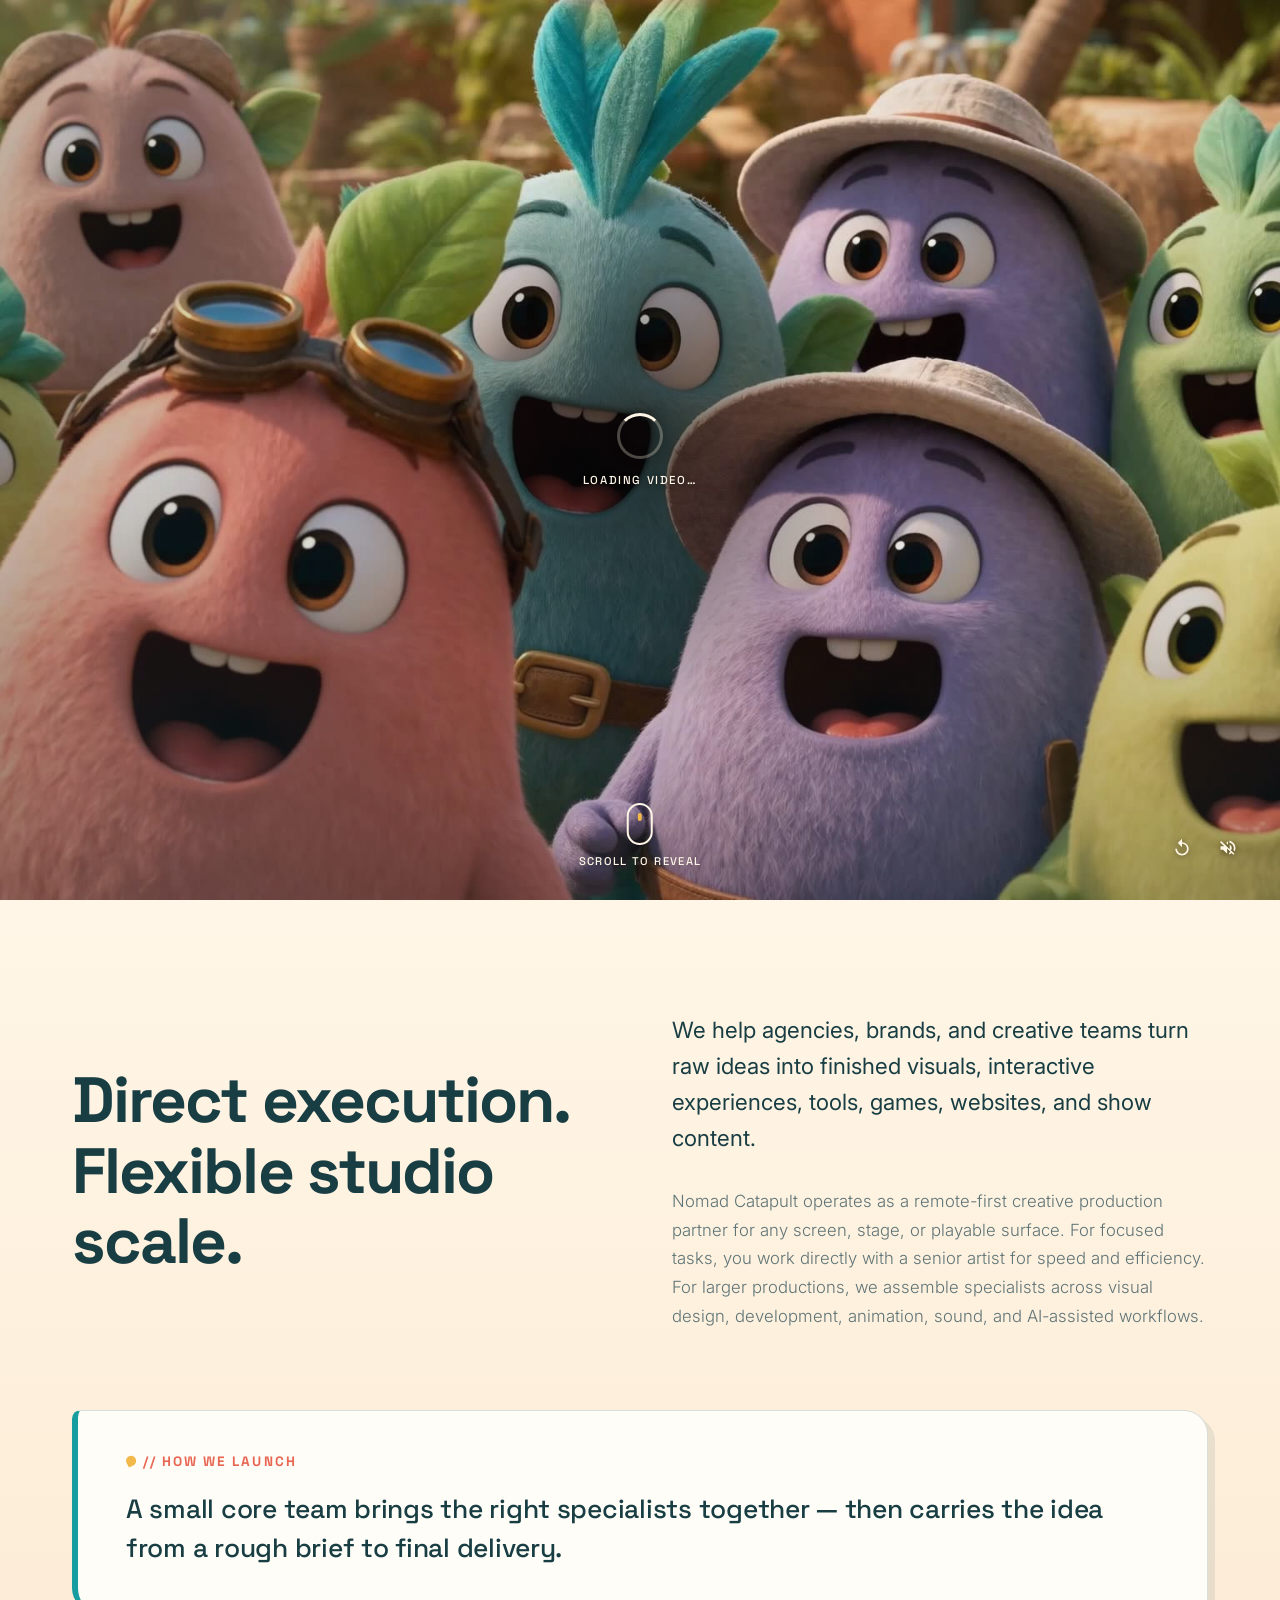
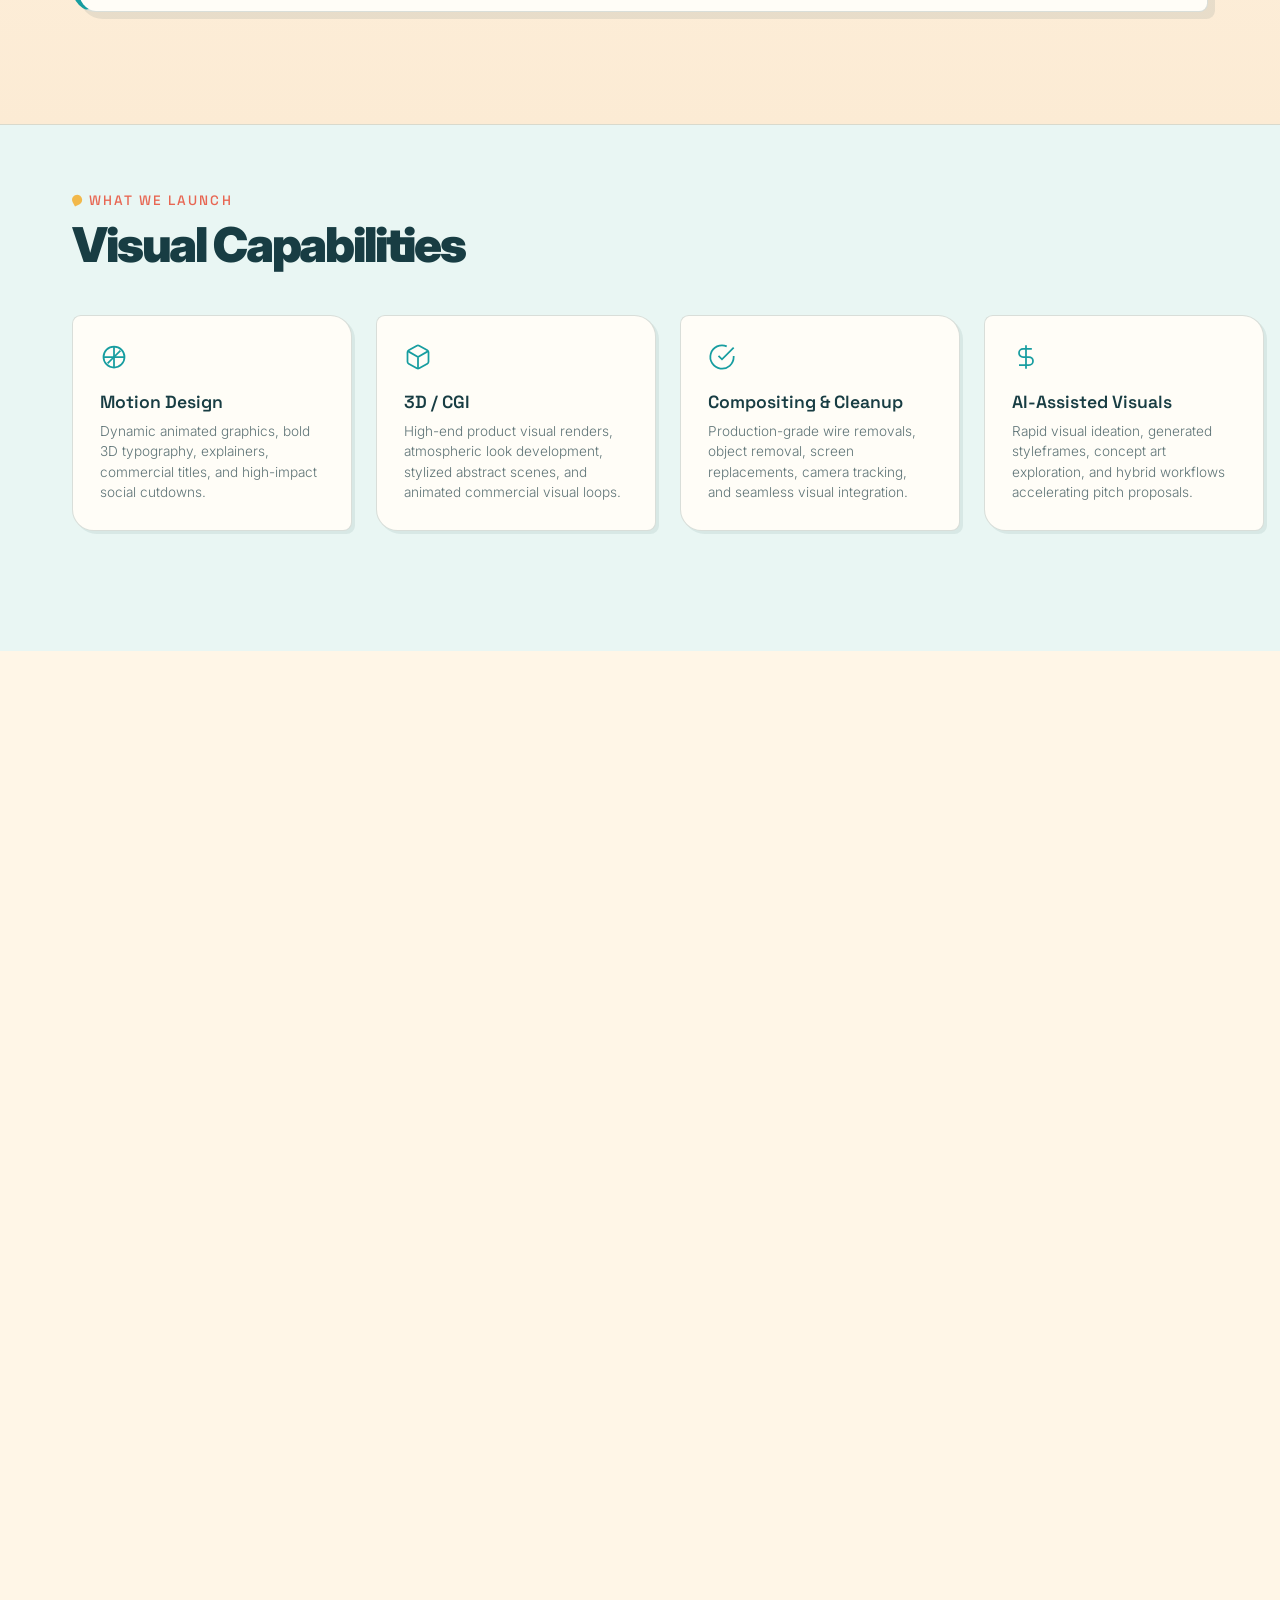
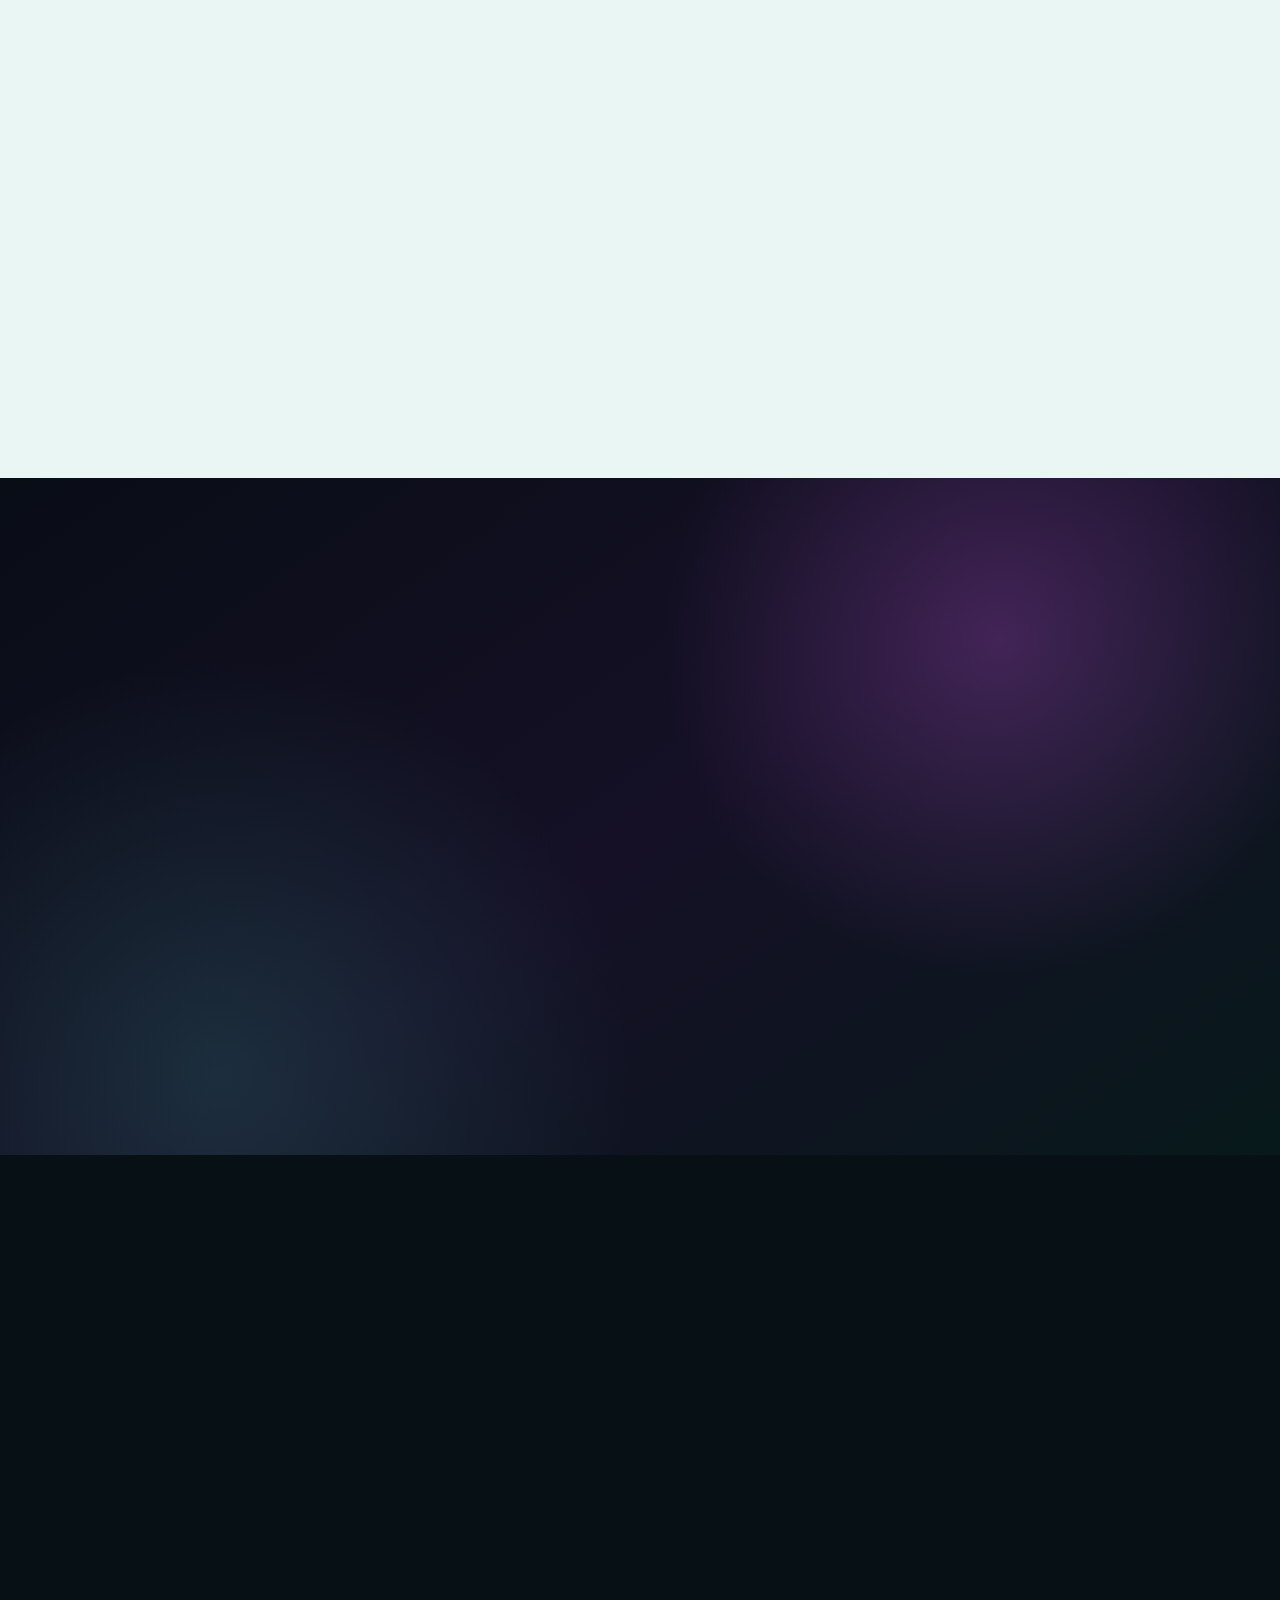
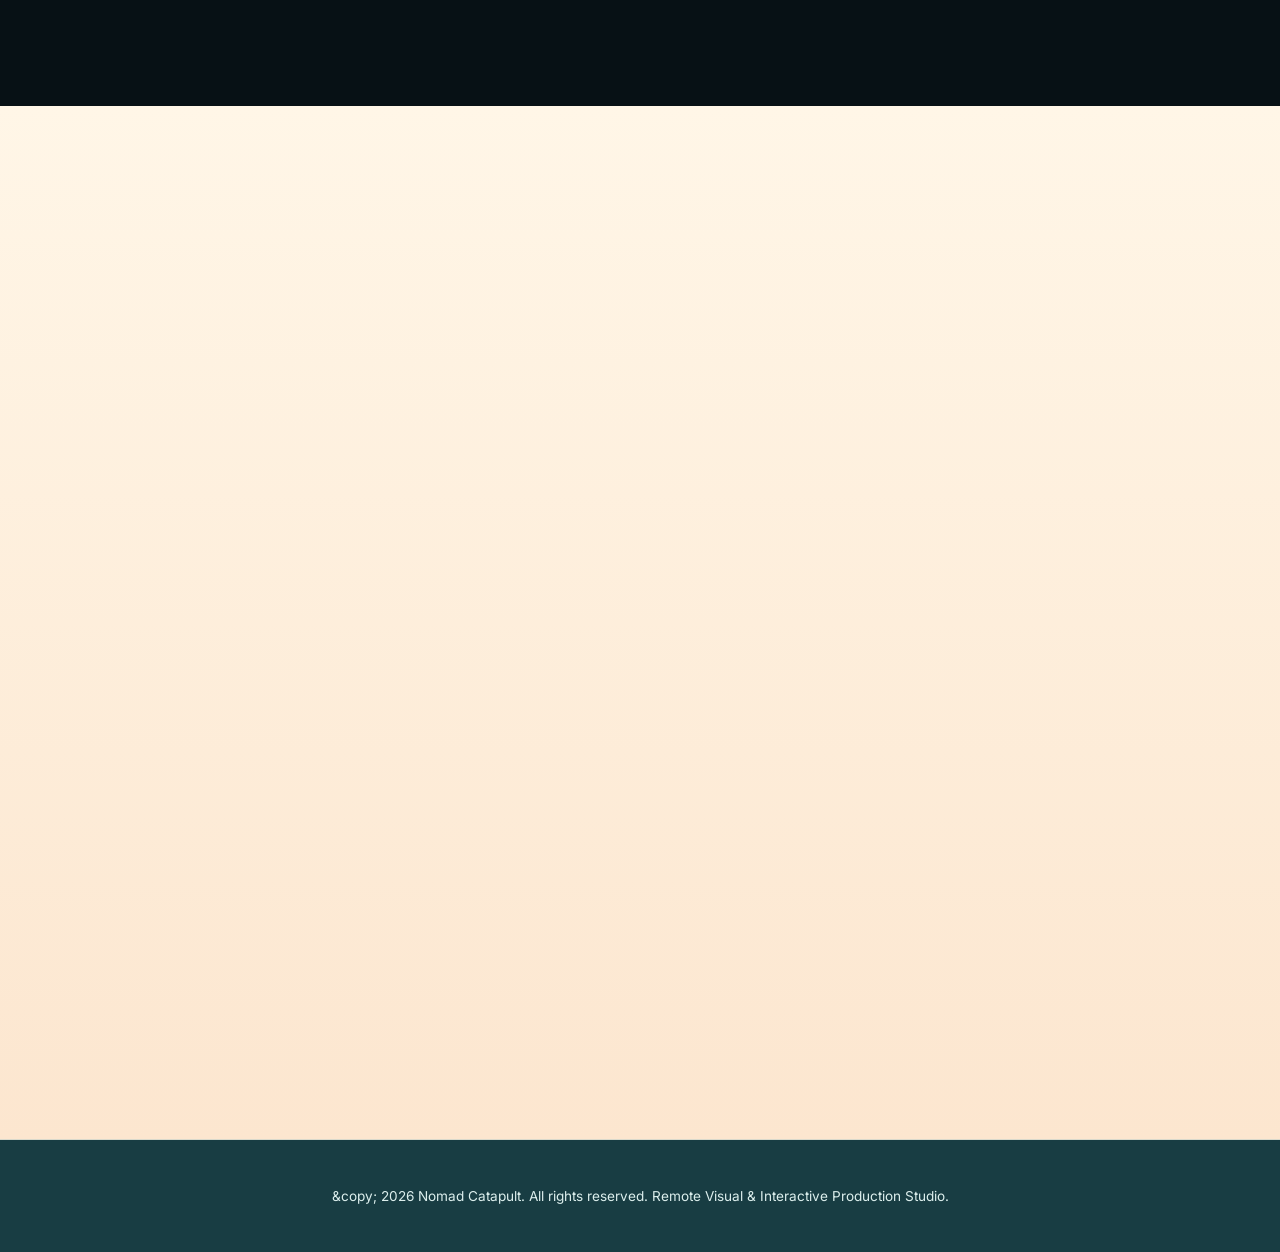
==== en/index.html @ daf03aa2 "add fr" ====
<!DOCTYPE html>
<html lang="en">
<head>
  <meta charset="UTF-8">
  <meta name="viewport" content="width=device-width, initial-scale=1.0">
  <title>Nomad Catapult — Visual & Interactive Production Studio</title>
  <!-- Short share link: /en/ opens the one-page site already switched to this language. -->
  <meta name="robots" content="noindex, follow">
  <link rel="canonical" href="https://nomadcatapult.github.io/?lang=en">
  <meta http-equiv="refresh" content="0; url=../?lang=en">
  <script>
    // Carry the section anchor across, so /en/#contact still lands on contact.
    window.location.replace('../?lang=en' + window.location.hash);
  </script>
</head>
<body>
  <p>Redirecting to Nomad Catapult… <a href="../?lang=en">nomadcatapult.github.io</a></p>
</body>
</html>
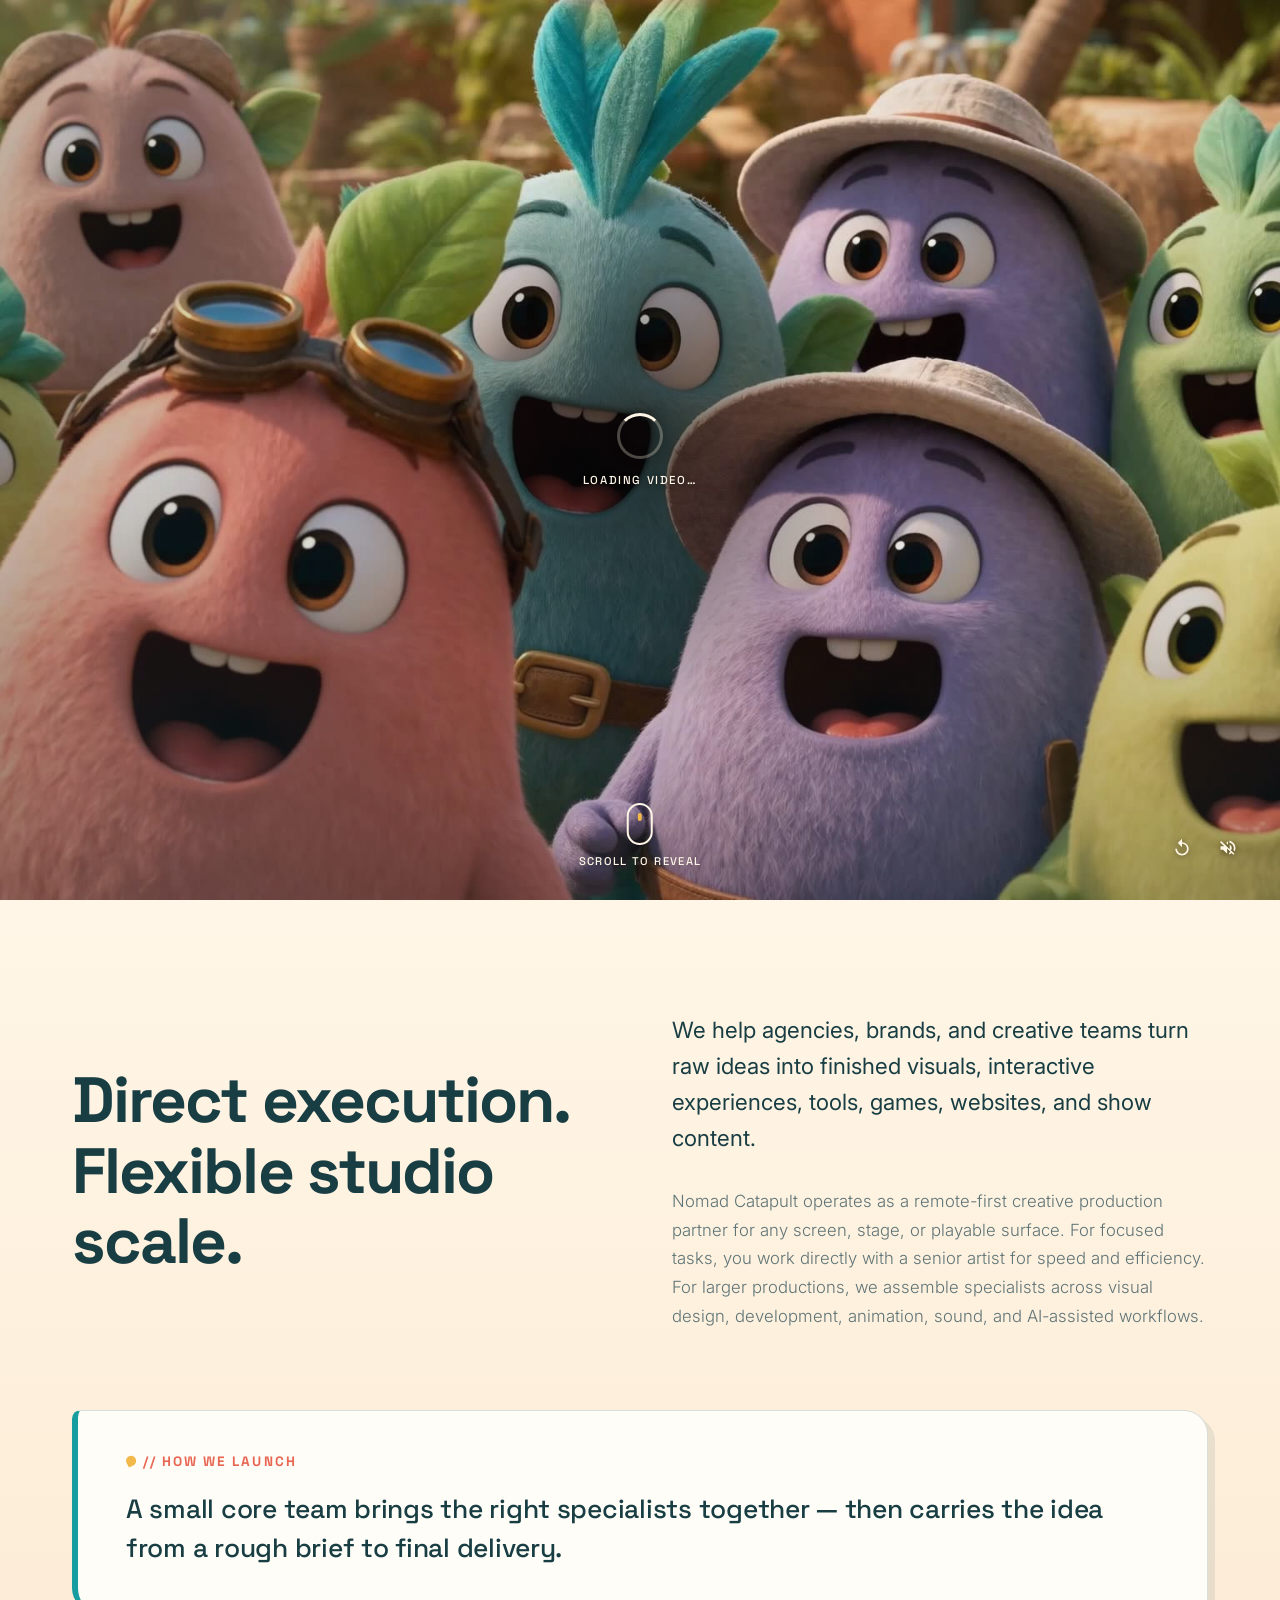
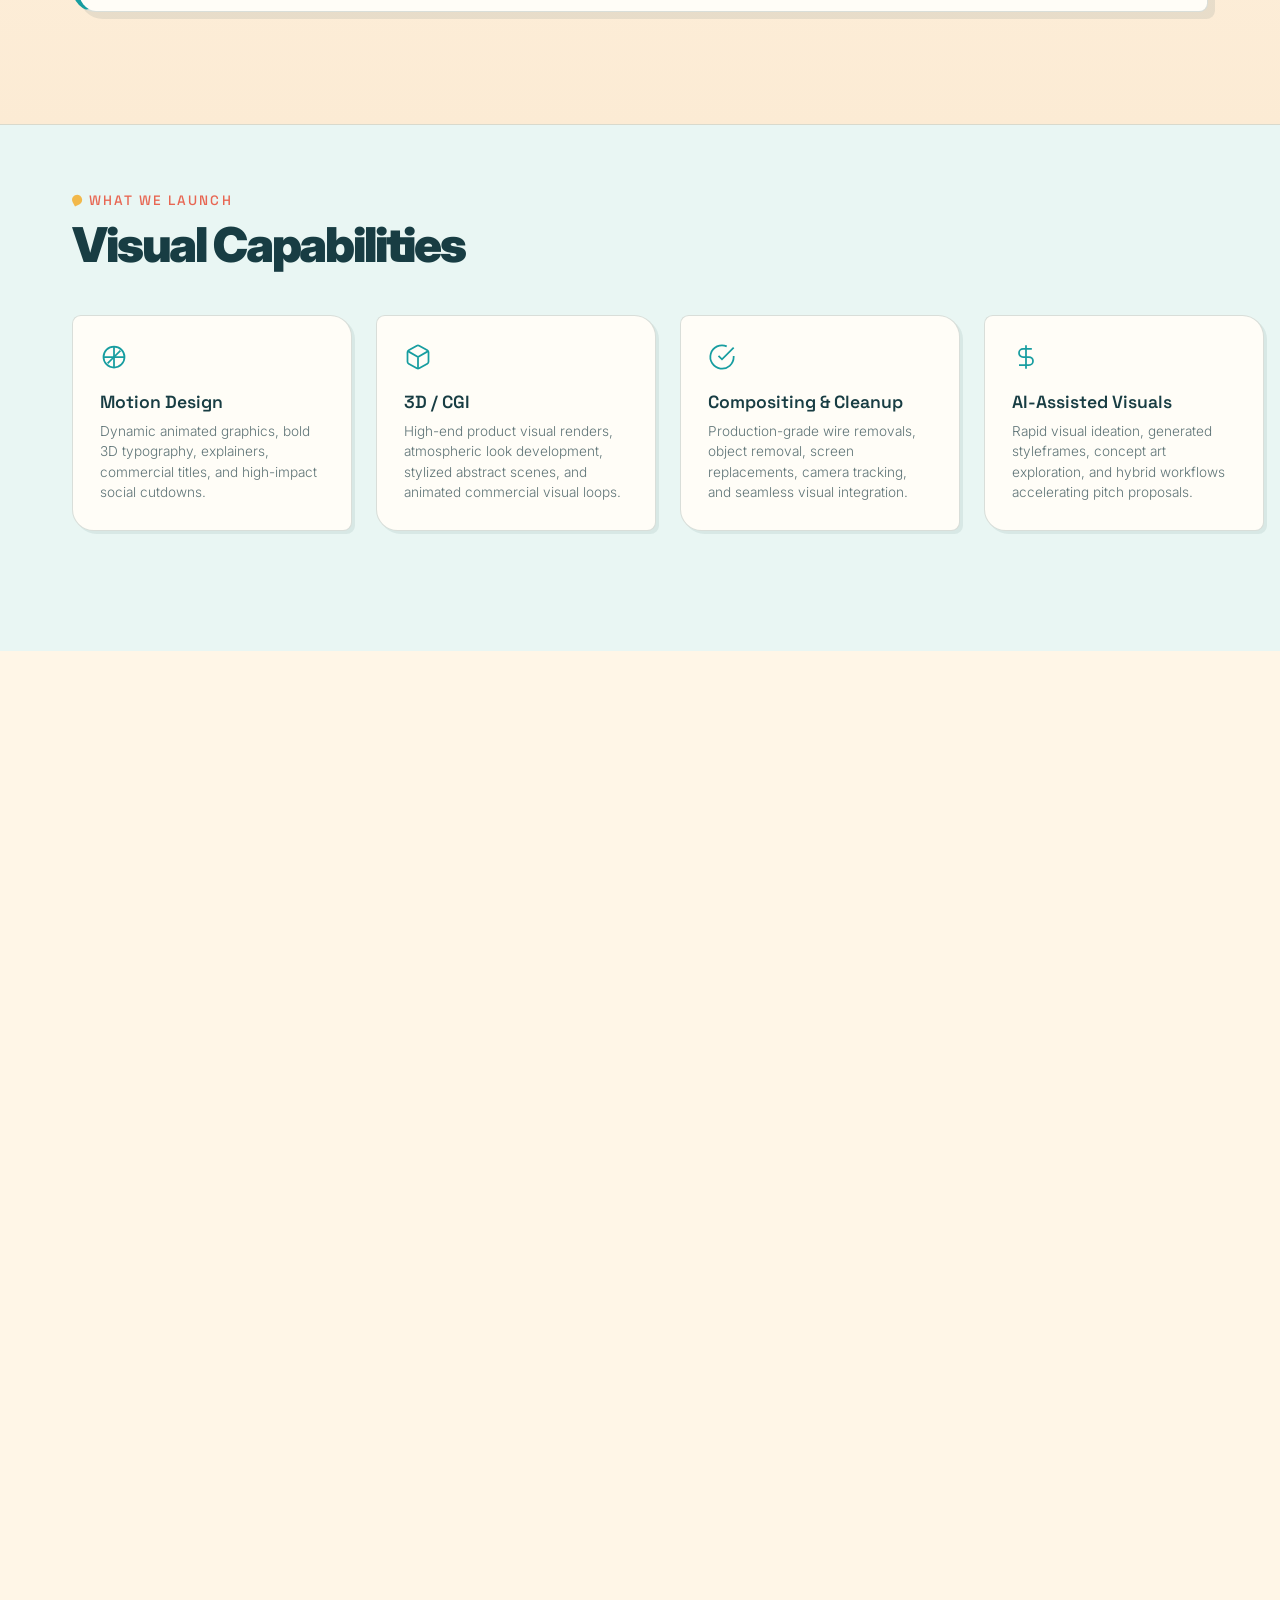
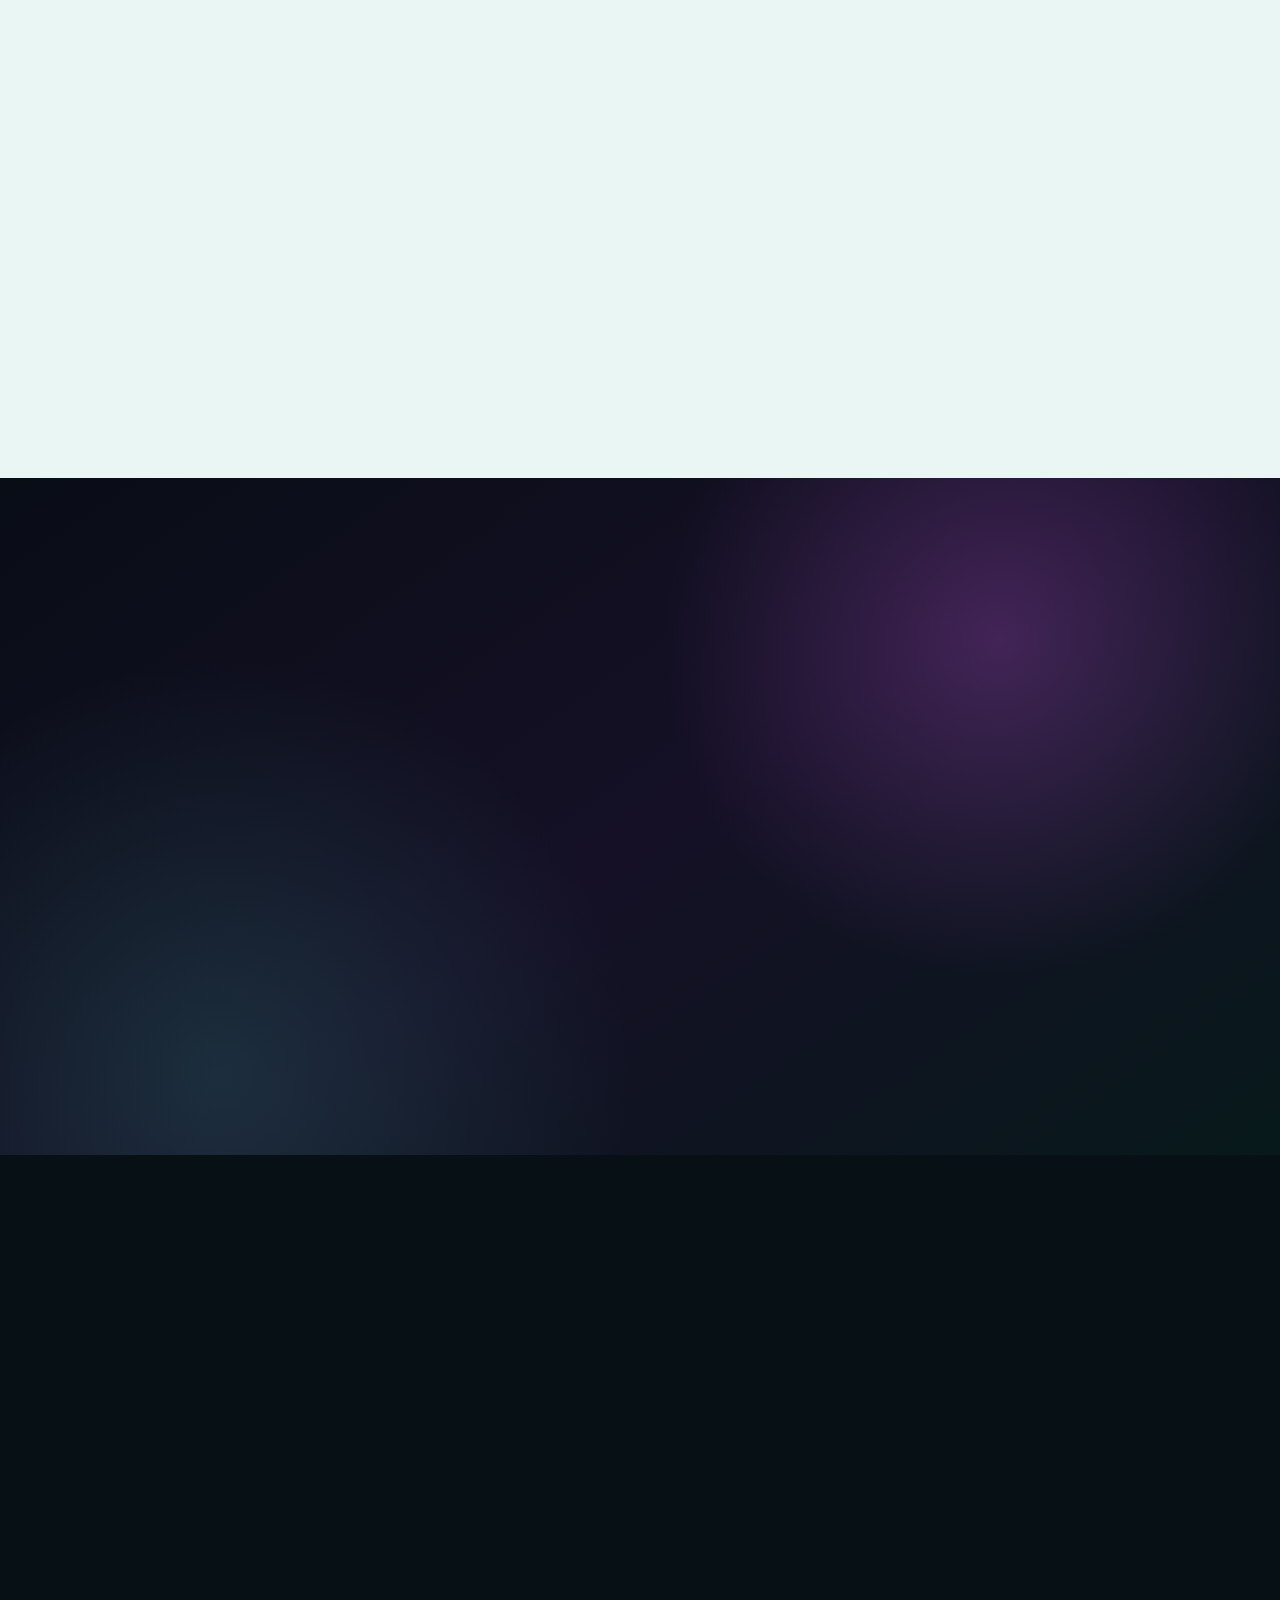
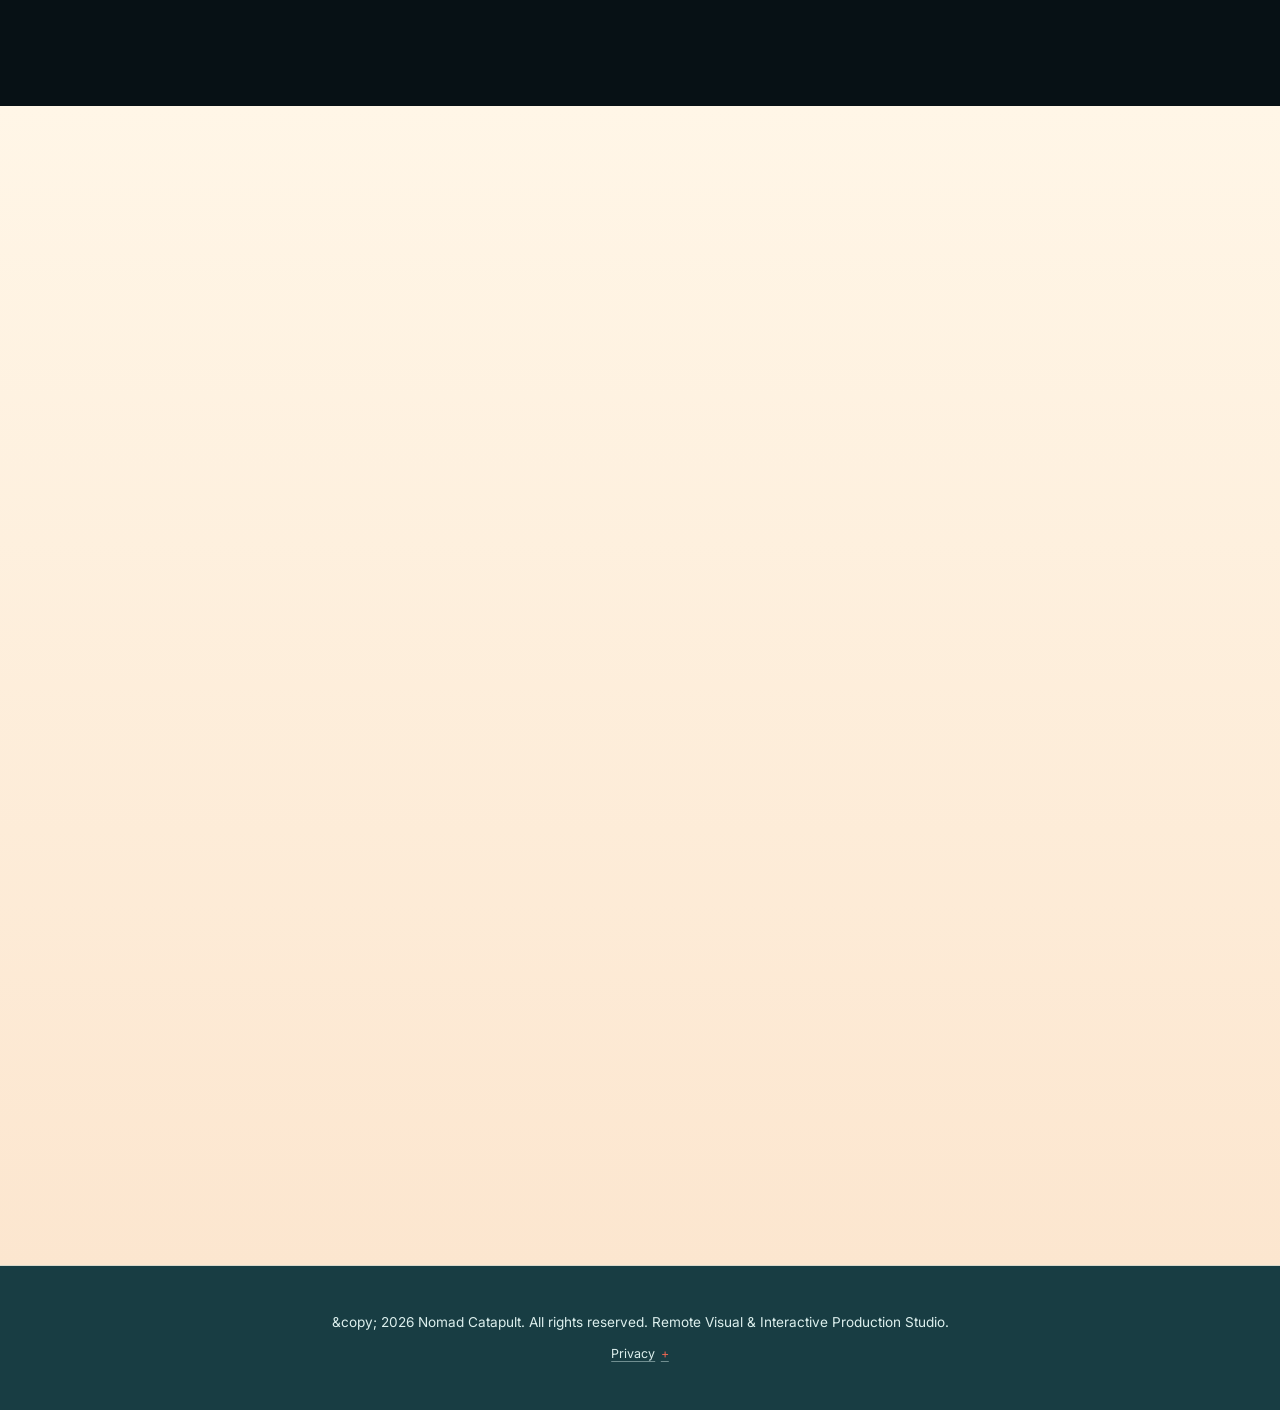
==== commit 241025ab: "Serve the site from the nomadcatapult.com custom domain Add the Pages CNAME file and point canonical" ====
--- a/en/index.html
+++ b/en/index.html
@@ -6,7 +6,7 @@
   <title>Nomad Catapult — Visual & Interactive Production Studio</title>
   <!-- Short share link: /en/ opens the one-page site already switched to this language. -->
   <meta name="robots" content="noindex, follow">
-  <link rel="canonical" href="https://nomadcatapult.github.io/?lang=en">
+  <link rel="canonical" href="https://nomadcatapult.com/?lang=en">
   <meta http-equiv="refresh" content="0; url=../?lang=en">
   <script>
     // Carry the section anchor across, so /en/#contact still lands on contact.
@@ -14,6 +14,6 @@
   </script>
 </head>
 <body>
-  <p>Redirecting to Nomad Catapult… <a href="../?lang=en">nomadcatapult.github.io</a></p>
+  <p>Redirecting to Nomad Catapult… <a href="../?lang=en">nomadcatapult.com</a></p>
 </body>
 </html>
